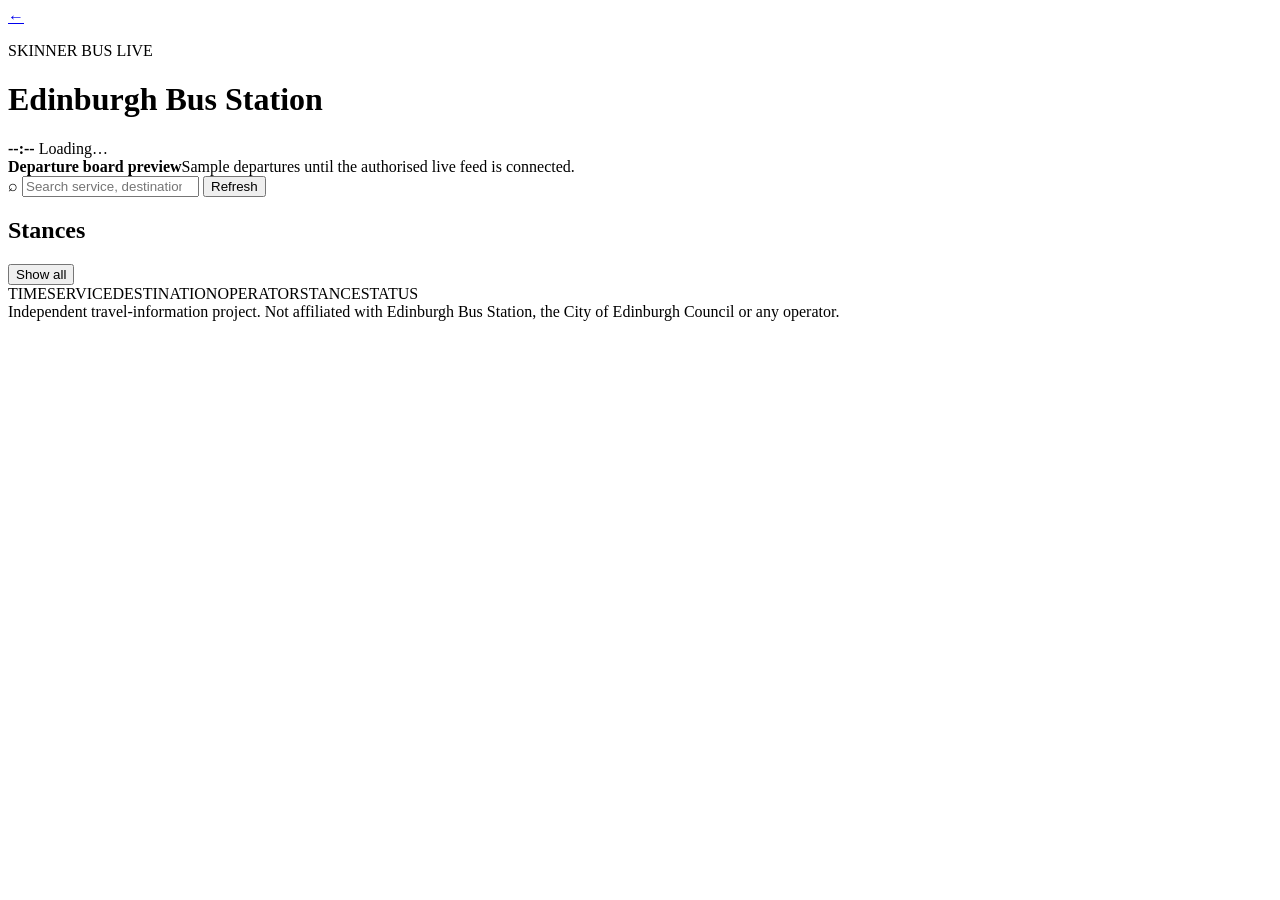
==== edinburgh.html @ e32d4d77 "Add Edinburgh Bus Station departure board" ====
<!doctype html>
<html lang="en">
<head>
  <meta charset="utf-8" />
  <meta name="viewport" content="width=device-width, initial-scale=1, viewport-fit=cover" />
  <meta name="theme-color" content="#071018" />
  <title>Edinburgh Bus Station Board</title>
  <link rel="preconnect" href="https://fonts.googleapis.com">
  <link rel="preconnect" href="https://fonts.gstatic.com" crossorigin>
  <link href="https://fonts.googleapis.com/css2?family=Inter:wght@500;600;700;800;900&display=swap" rel="stylesheet">
  <link rel="stylesheet" href="edinburgh.css" />
</head>
<body>
  <header class="board-header">
    <a class="back-link" href="index.html" aria-label="Back to Skinner Bus Live">←</a>
    <div>
      <p>SKINNER BUS LIVE</p>
      <h1>Edinburgh Bus Station</h1>
    </div>
    <div class="clock-wrap">
      <strong id="boardClock">--:--</strong>
      <span id="boardDate">Loading…</span>
    </div>
  </header>

  <main>
    <section class="notice" role="status">
      <span class="pulse"></span>
      <div><strong>Departure board preview</strong><span>Sample departures until the authorised live feed is connected.</span></div>
    </section>

    <section class="controls" aria-label="Board filters">
      <label class="search-box">
        <span>⌕</span>
        <input id="boardSearch" type="search" placeholder="Search service, destination or operator" autocomplete="off" />
      </label>
      <button id="refreshBoard">Refresh</button>
    </section>

    <section>
      <div class="section-title">
        <h2>Stances</h2>
        <button id="showAllStances" class="link-button">Show all</button>
      </div>
      <div id="stanceFilters" class="stance-filters" aria-label="Stance filters"></div>
    </section>

    <section class="board-panel" aria-live="polite">
      <div class="board-columns" aria-hidden="true">
        <span>TIME</span><span>SERVICE</span><span>DESTINATION</span><span>OPERATOR</span><span>STANCE</span><span>STATUS</span>
      </div>
      <div id="boardRows"></div>
    </section>
  </main>

  <footer>
    Independent travel-information project. Not affiliated with Edinburgh Bus Station, the City of Edinburgh Council or any operator.
  </footer>

  <script src="edinburgh.js" type="module"></script>
</body>
</html>
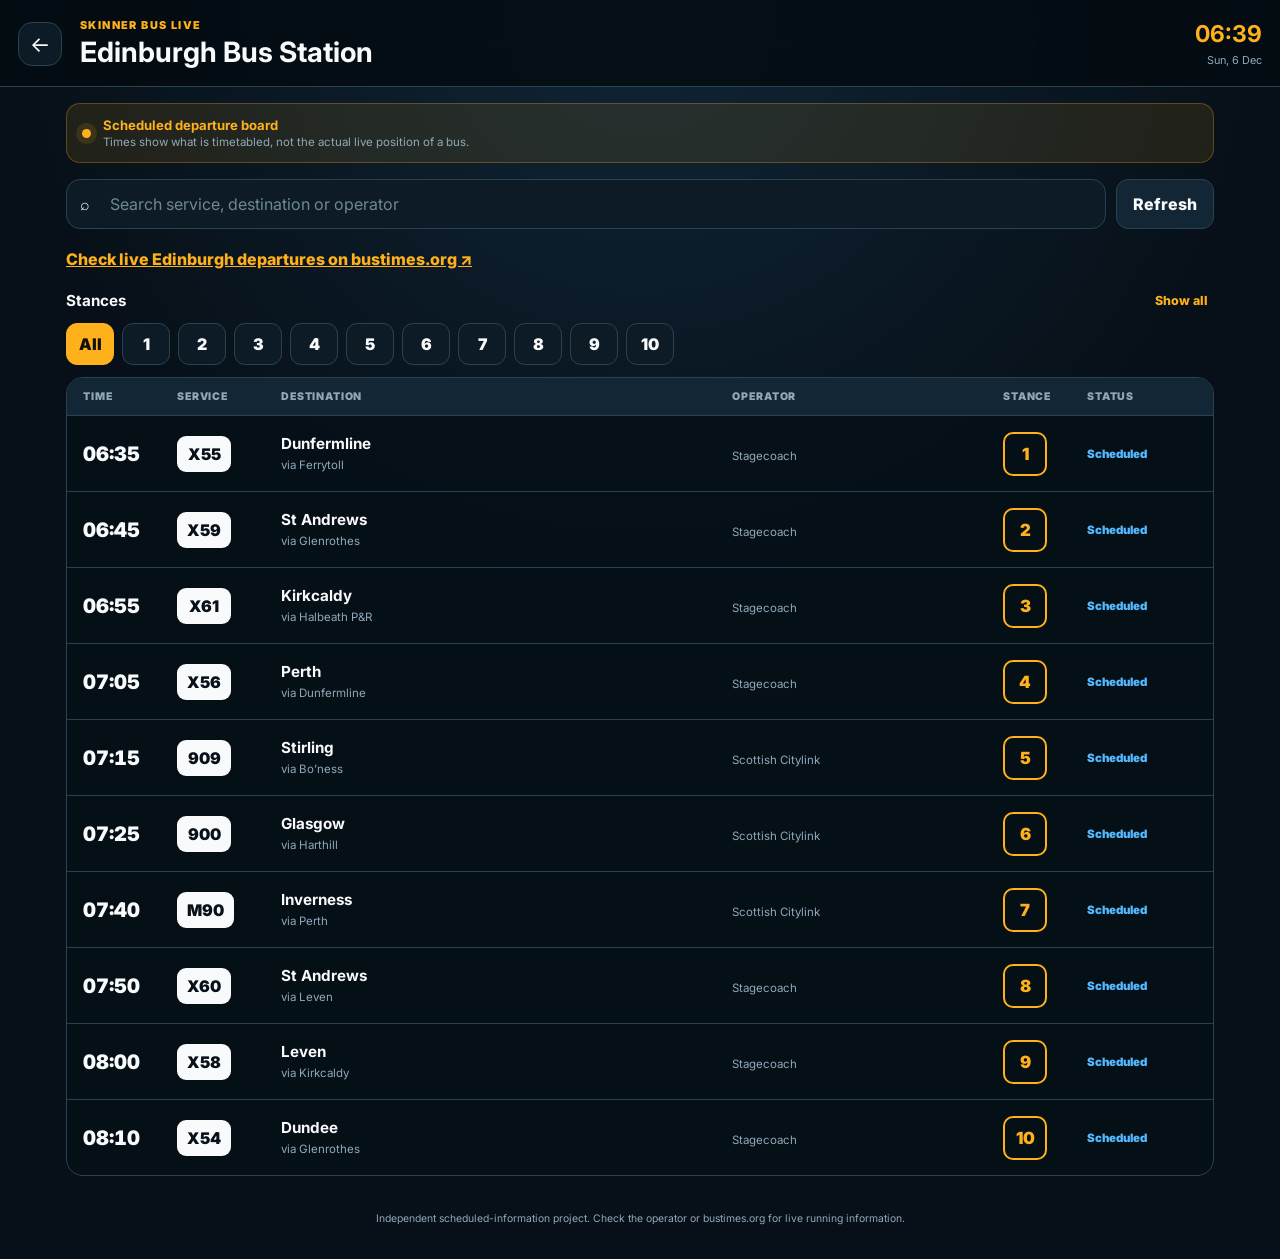
==== commit c80763bb: "Clarify Edinburgh scheduled board mode" ====
--- a/edinburgh.html
+++ b/edinburgh.html
@@ -4,7 +4,7 @@
   <meta charset="utf-8" />
   <meta name="viewport" content="width=device-width, initial-scale=1, viewport-fit=cover" />
   <meta name="theme-color" content="#071018" />
-  <title>Edinburgh Bus Station Board</title>
+  <title>Edinburgh Bus Station Scheduled Board</title>
   <link rel="preconnect" href="https://fonts.googleapis.com">
   <link rel="preconnect" href="https://fonts.gstatic.com" crossorigin>
   <link href="https://fonts.googleapis.com/css2?family=Inter:wght@500;600;700;800;900&display=swap" rel="stylesheet">
@@ -13,50 +13,29 @@
 <body>
   <header class="board-header">
     <a class="back-link" href="index.html" aria-label="Back to Skinner Bus Live">←</a>
-    <div>
-      <p>SKINNER BUS LIVE</p>
-      <h1>Edinburgh Bus Station</h1>
-    </div>
-    <div class="clock-wrap">
-      <strong id="boardClock">--:--</strong>
-      <span id="boardDate">Loading…</span>
-    </div>
+    <div><p>SKINNER BUS LIVE</p><h1>Edinburgh Bus Station</h1></div>
+    <div class="clock-wrap"><strong id="boardClock">--:--</strong><span id="boardDate">Loading…</span></div>
   </header>
-
   <main>
     <section class="notice" role="status">
       <span class="pulse"></span>
-      <div><strong>Departure board preview</strong><span>Sample departures until the authorised live feed is connected.</span></div>
+      <div><strong>Scheduled departure board</strong><span>Times show what is timetabled, not the actual live position of a bus.</span></div>
     </section>
-
     <section class="controls" aria-label="Board filters">
-      <label class="search-box">
-        <span>⌕</span>
-        <input id="boardSearch" type="search" placeholder="Search service, destination or operator" autocomplete="off" />
-      </label>
+      <label class="search-box"><span>⌕</span><input id="boardSearch" type="search" placeholder="Search service, destination or operator" autocomplete="off" /></label>
       <button id="refreshBoard">Refresh</button>
     </section>
-
+    <p style="margin:0 0 18px"><a href="https://bustimes.org/stations/620G600739" target="_blank" rel="noopener noreferrer" style="color:#ffb11b;font-weight:800">Check live Edinburgh departures on bustimes.org ↗</a></p>
     <section>
-      <div class="section-title">
-        <h2>Stances</h2>
-        <button id="showAllStances" class="link-button">Show all</button>
-      </div>
+      <div class="section-title"><h2>Stances</h2><button id="showAllStances" class="link-button">Show all</button></div>
       <div id="stanceFilters" class="stance-filters" aria-label="Stance filters"></div>
     </section>
-
     <section class="board-panel" aria-live="polite">
-      <div class="board-columns" aria-hidden="true">
-        <span>TIME</span><span>SERVICE</span><span>DESTINATION</span><span>OPERATOR</span><span>STANCE</span><span>STATUS</span>
-      </div>
+      <div class="board-columns" aria-hidden="true"><span>TIME</span><span>SERVICE</span><span>DESTINATION</span><span>OPERATOR</span><span>STANCE</span><span>STATUS</span></div>
       <div id="boardRows"></div>
     </section>
   </main>
-
-  <footer>
-    Independent travel-information project. Not affiliated with Edinburgh Bus Station, the City of Edinburgh Council or any operator.
-  </footer>
-
+  <footer>Independent scheduled-information project. Check the operator or bustimes.org for live running information.</footer>
   <script src="edinburgh.js" type="module"></script>
 </body>
 </html>
--- a/edinburgh.css
+++ b/edinburgh.css
@@ -0,0 +1,108 @@
+:root {
+  --bg: #071018;
+  --panel: #0d1b26;
+  --panel-2: #122635;
+  --line: #294252;
+  --text: #f8fafc;
+  --muted: #91a8b8;
+  --amber: #ffb11b;
+  --green: #45d483;
+  --red: #ff6874;
+  --blue: #54b9ff;
+}
+* { box-sizing: border-box; }
+body {
+  margin: 0;
+  min-height: 100vh;
+  background: radial-gradient(circle at top, #102536 0, var(--bg) 44%);
+  color: var(--text);
+  font-family: Inter, system-ui, sans-serif;
+}
+button, input { font: inherit; }
+button { cursor: pointer; }
+.board-header {
+  display: grid;
+  grid-template-columns: 48px 1fr auto;
+  gap: 14px;
+  align-items: center;
+  padding: max(18px, env(safe-area-inset-top)) 18px 17px;
+  border-bottom: 1px solid var(--line);
+  background: rgba(4, 12, 18, .88);
+  backdrop-filter: blur(18px);
+  position: sticky;
+  top: 0;
+  z-index: 20;
+}
+.back-link {
+  width: 44px; height: 44px; display: grid; place-items: center;
+  border: 1px solid var(--line); border-radius: 14px; color: white; text-decoration: none;
+  background: var(--panel); font-size: 1.35rem;
+}
+.board-header p { margin: 0 0 3px; color: var(--amber); font-size: .68rem; font-weight: 900; letter-spacing: .13em; }
+.board-header h1 { margin: 0; font-size: clamp(1.15rem, 4.5vw, 1.75rem); }
+.clock-wrap { text-align: right; }
+.clock-wrap strong { display: block; font-size: 1.45rem; color: var(--amber); }
+.clock-wrap span { color: var(--muted); font-size: .68rem; }
+main { max-width: 1180px; margin: 0 auto; padding: 16px; }
+.notice {
+  display: flex; align-items: center; gap: 12px; padding: 13px 15px;
+  background: rgba(255, 177, 27, .1); border: 1px solid rgba(255, 177, 27, .28); border-radius: 14px;
+}
+.notice div { display: grid; gap: 2px; }
+.notice strong { color: var(--amber); font-size: .82rem; }
+.notice span:not(.pulse) { color: var(--muted); font-size: .72rem; }
+.pulse { width: 9px; height: 9px; border-radius: 50%; background: var(--amber); box-shadow: 0 0 0 6px rgba(255,177,27,.12); }
+.controls { display: grid; grid-template-columns: 1fr auto; gap: 10px; margin: 16px 0 20px; }
+.search-box {
+  min-height: 50px; display: grid; grid-template-columns: 28px 1fr; align-items: center;
+  padding: 0 13px; background: var(--panel); border: 1px solid var(--line); border-radius: 14px;
+}
+.search-box input { border: 0; outline: 0; color: var(--text); background: transparent; min-width: 0; }
+.search-box input::placeholder { color: #6f8797; }
+.controls button, .link-button {
+  border: 1px solid var(--line); background: var(--panel-2); color: var(--text); border-radius: 12px; padding: 0 16px; font-weight: 800;
+}
+.section-title { display: flex; justify-content: space-between; align-items: center; margin-bottom: 9px; }
+.section-title h2 { margin: 0; font-size: .95rem; }
+.link-button { background: transparent; border: 0; color: var(--amber); padding: 6px; font-size: .78rem; }
+.stance-filters { display: flex; gap: 8px; overflow-x: auto; padding-bottom: 12px; scrollbar-width: none; }
+.stance-filters::-webkit-scrollbar { display: none; }
+.stance-chip {
+  flex: 0 0 auto; min-width: 48px; height: 42px; border-radius: 11px; border: 1px solid var(--line);
+  background: var(--panel); color: var(--text); font-weight: 900;
+}
+.stance-chip.active { background: var(--amber); color: #15100a; border-color: var(--amber); }
+.board-panel { overflow: hidden; border: 1px solid var(--line); border-radius: 17px; background: rgba(5,15,23,.82); }
+.board-columns, .board-row {
+  display: grid; grid-template-columns: 82px 92px minmax(170px, 1.7fr) minmax(110px, 1fr) 72px 110px;
+  align-items: center; gap: 12px;
+}
+.board-columns { padding: 12px 16px; background: var(--panel-2); color: var(--muted); font-size: .66rem; font-weight: 900; letter-spacing: .08em; }
+.board-row { padding: 15px 16px; border-top: 1px solid var(--line); min-height: 76px; }
+.board-time { font-size: 1.25rem; font-weight: 900; font-variant-numeric: tabular-nums; }
+.route { display: inline-grid; place-items: center; min-width: 54px; width: fit-content; padding: 8px 10px; border-radius: 9px; background: #f8fafc; color: #08111a; font-weight: 900; }
+.destination strong { display: block; font-size: .95rem; }
+.destination span, .operator { color: var(--muted); font-size: .72rem; margin-top: 4px; }
+.stance { width: 44px; height: 44px; display: grid; place-items: center; border: 2px solid var(--amber); color: var(--amber); border-radius: 10px; font-size: 1.05rem; font-weight: 900; }
+.status { font-size: .72rem; font-weight: 900; }
+.status.live, .status.ontime { color: var(--green); }
+.status.delayed { color: var(--red); }
+.status.scheduled { color: var(--blue); }
+.empty { padding: 34px 18px; text-align: center; color: var(--muted); }
+footer { max-width: 1180px; margin: 0 auto; padding: 20px 16px 34px; color: var(--muted); font-size: .65rem; text-align: center; }
+@media (max-width: 760px) {
+  .board-header { grid-template-columns: 44px 1fr; }
+  .clock-wrap { grid-column: 2; text-align: left; display: flex; align-items: baseline; gap: 8px; }
+  .clock-wrap strong { font-size: 1rem; }
+  .board-columns { display: none; }
+  .board-row { grid-template-columns: 62px 60px 1fr 50px; gap: 9px; padding: 13px 12px; }
+  .board-time { font-size: 1rem; }
+  .route { min-width: 50px; padding: 7px; }
+  .operator { display: none; }
+  .status { grid-column: 3; }
+  .stance { grid-column: 4; grid-row: 1 / span 2; width: 42px; height: 42px; }
+}
+@media (max-width: 430px) {
+  .controls { grid-template-columns: 1fr; }
+  .controls button { min-height: 44px; }
+}
